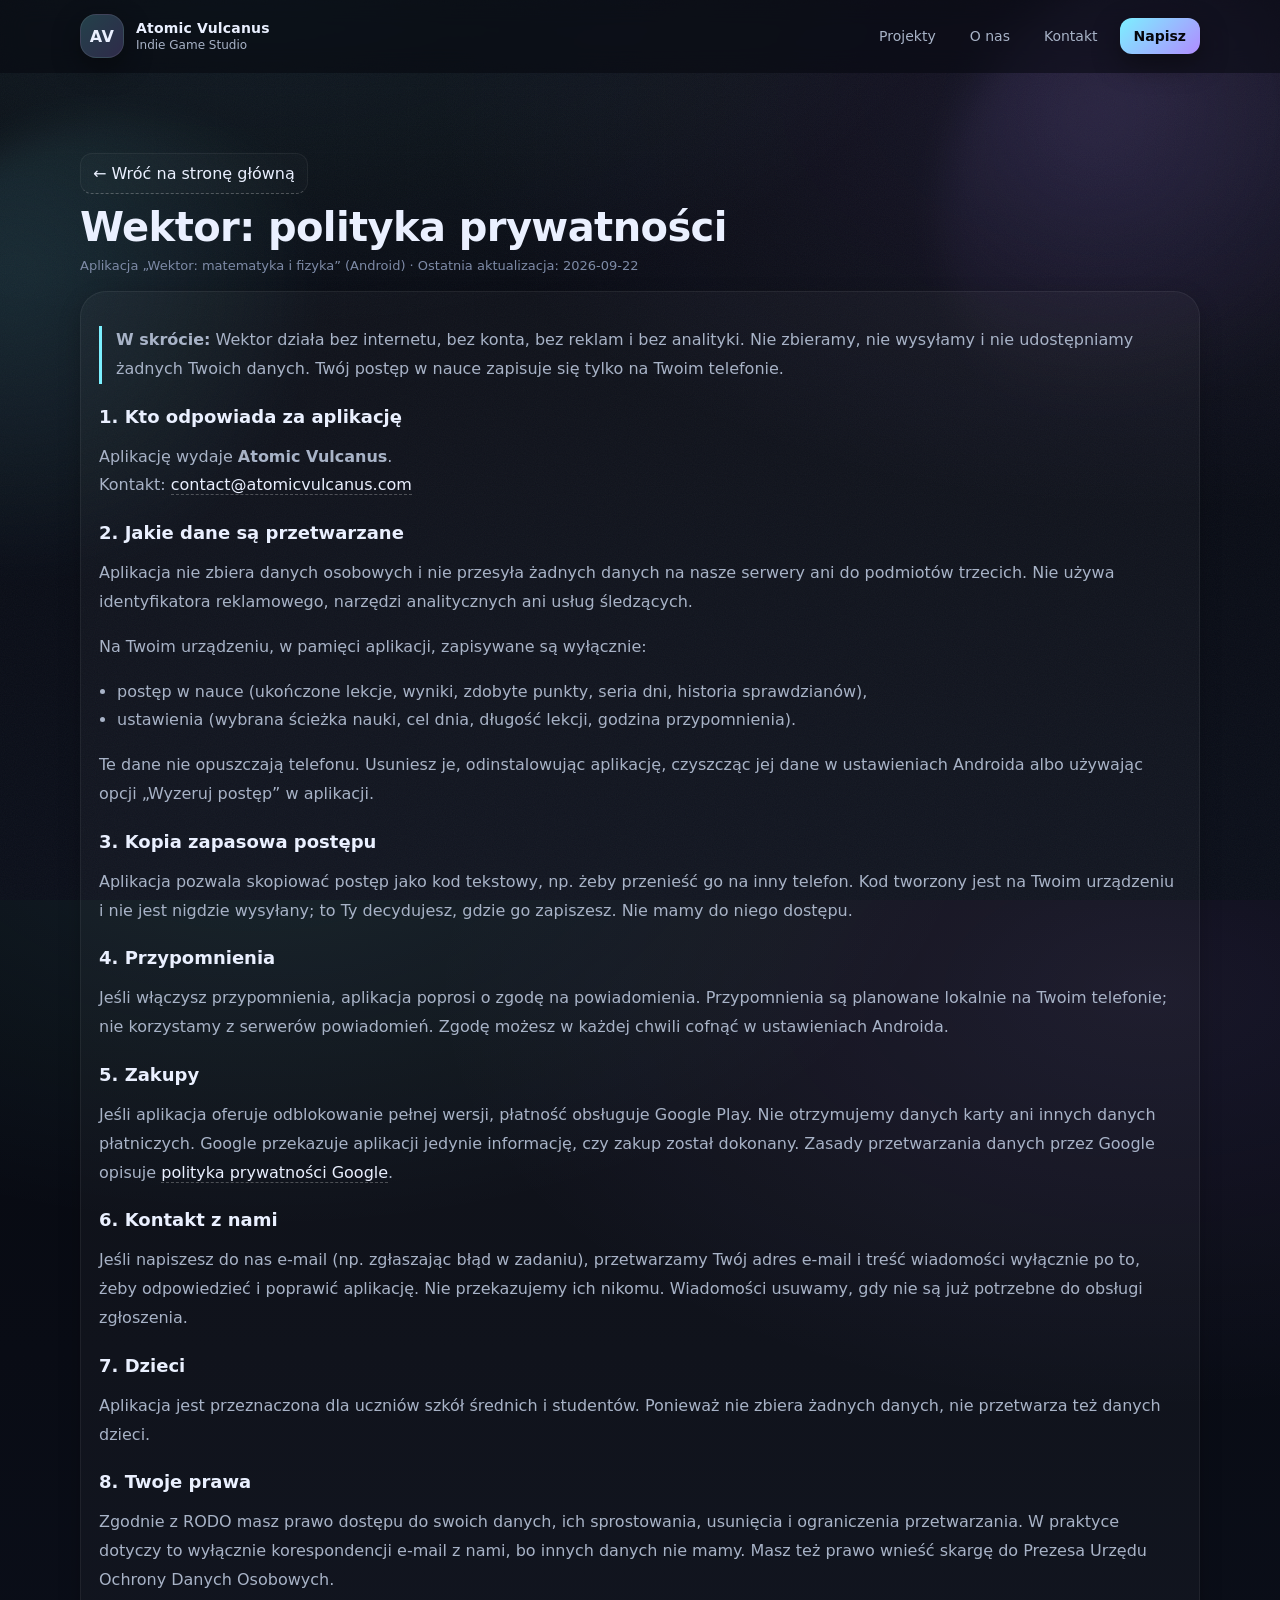
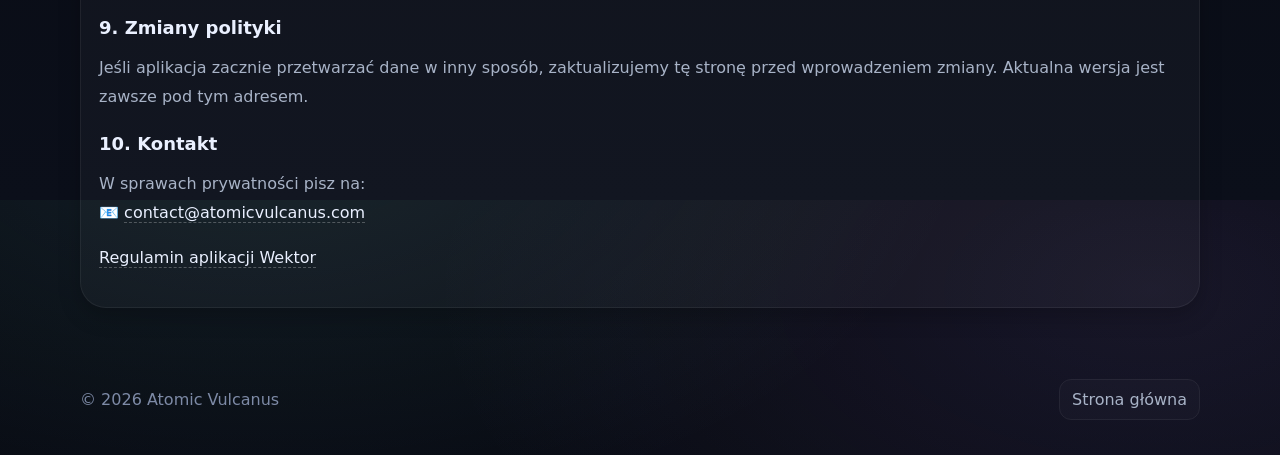
==== wektor/privacy.html @ 572ebfdc "Wektor: polityka prywatności i regulamin Osobne strony dla aplikacji Wektor (offline, bez reklam i a" ====
<!doctype html>
<html lang="pl">
<head>
  <meta charset="utf-8" />
  <meta name="viewport" content="width=device-width,initial-scale=1" />
  <meta name="color-scheme" content="dark" />

  <title>Wektor — Polityka prywatności — Atomic Vulcanus</title>
  <meta name="description" content="Polityka prywatności aplikacji Wektor: matematyka i fizyka. Aplikacja działa offline i nie zbiera danych." />

  <link rel="stylesheet" href="../styles.css" />
  <style>
    .doc { padding: 64px 0 54px; }
    .doc h1 { margin: 10px 0 8px; font-size: clamp(28px, 3.2vw, 40px); letter-spacing: -0.6px; }
    .doc p, .doc li { color: var(--muted); line-height: 1.8; }
    .doc .meta { margin-top: 8px; color: var(--muted2); font-size: 13px; }
    .doc .card {
      margin-top: 18px;
      border-radius: var(--r2);
      border: 1px solid var(--line2);
      background: rgba(255,255,255,.03);
      padding: 18px;
      box-shadow: 0 8px 22px rgba(0,0,0,.22);
    }
    .doc h2 { margin: 22px 0 10px; font-size: 18px; }
    .doc a { color: var(--fg); text-decoration: none; border-bottom: 1px dashed rgba(255,255,255,.25); }
    .doc a:hover { border-bottom-color: rgba(255,255,255,.6); }
    .doc ul { margin: 8px 0 0; padding-left: 18px; }
    .doc .back { display:inline-block; margin-top: 16px; }
    .doc .short { border-left: 3px solid var(--a); padding-left: 14px; }
  </style>
</head>

<body>
  <div class="bg" aria-hidden="true">
    <div class="grain"></div>
    <div class="orb orb-a"></div>
    <div class="orb orb-b"></div>
    <div class="gridlines"></div>
  </div>

  <header class="topbar" data-elevate>
    <div class="container navwrap">
      <a class="brand" href="../index.html" aria-label="Atomic Vulcanus">
        <div class="mark" aria-hidden="true">AV</div>
        <div class="brandtext">
          <div class="brandname">Atomic Vulcanus</div>
          <div class="brandtag">Indie Game Studio</div>
        </div>
      </a>

      <nav class="nav">
        <a class="navlink" href="../index.html#projects">Projekty</a>
        <a class="navlink" href="../index.html#about">O nas</a>
        <a class="navlink" href="../index.html#contact">Kontakt</a>
        <a class="navcta" href="../index.html#contact">Napisz</a>
      </nav>
    </div>
  </header>

  <main class="doc">
    <div class="container">
      <a class="back toplink" href="../index.html">← Wróć na stronę główną</a>

      <h1>Wektor: polityka prywatności</h1>
      <div class="meta">Aplikacja „Wektor: matematyka i fizyka” (Android) · Ostatnia aktualizacja: 2026-09-22</div>

      <div class="card">
        <p class="short">
          <strong>W skrócie:</strong> Wektor działa bez internetu, bez konta, bez reklam i bez analityki.
          Nie zbieramy, nie wysyłamy i nie udostępniamy żadnych Twoich danych. Twój postęp w nauce zapisuje się
          tylko na Twoim telefonie.
        </p>

        <h2>1. Kto odpowiada za aplikację</h2>
        <p>
          Aplikację wydaje <strong>Atomic Vulcanus</strong>.<br />
          Kontakt: <a href="mailto:contact@atomicvulcanus.com">contact@atomicvulcanus.com</a>
        </p>

        <h2>2. Jakie dane są przetwarzane</h2>
        <p>
          Aplikacja nie zbiera danych osobowych i nie przesyła żadnych danych na nasze serwery ani do podmiotów trzecich.
          Nie używa identyfikatora reklamowego, narzędzi analitycznych ani usług śledzących.
        </p>
        <p>Na Twoim urządzeniu, w pamięci aplikacji, zapisywane są wyłącznie:</p>
        <ul>
          <li>postęp w nauce (ukończone lekcje, wyniki, zdobyte punkty, seria dni, historia sprawdzianów),</li>
          <li>ustawienia (wybrana ścieżka nauki, cel dnia, długość lekcji, godzina przypomnienia).</li>
        </ul>
        <p>
          Te dane nie opuszczają telefonu. Usuniesz je, odinstalowując aplikację, czyszcząc jej dane w ustawieniach
          Androida albo używając opcji „Wyzeruj postęp” w aplikacji.
        </p>

        <h2>3. Kopia zapasowa postępu</h2>
        <p>
          Aplikacja pozwala skopiować postęp jako kod tekstowy, np. żeby przenieść go na inny telefon.
          Kod tworzony jest na Twoim urządzeniu i nie jest nigdzie wysyłany; to Ty decydujesz, gdzie go zapiszesz.
          Nie mamy do niego dostępu.
        </p>

        <h2>4. Przypomnienia</h2>
        <p>
          Jeśli włączysz przypomnienia, aplikacja poprosi o zgodę na powiadomienia. Przypomnienia są planowane
          lokalnie na Twoim telefonie; nie korzystamy z serwerów powiadomień. Zgodę możesz w każdej chwili cofnąć
          w ustawieniach Androida.
        </p>

        <h2>5. Zakupy</h2>
        <p>
          Jeśli aplikacja oferuje odblokowanie pełnej wersji, płatność obsługuje Google Play. Nie otrzymujemy
          danych karty ani innych danych płatniczych. Google przekazuje aplikacji jedynie informację, czy zakup
          został dokonany. Zasady przetwarzania danych przez Google opisuje
          <a href="https://policies.google.com/privacy" rel="noopener noreferrer" target="_blank">polityka prywatności Google</a>.
        </p>

        <h2>6. Kontakt z nami</h2>
        <p>
          Jeśli napiszesz do nas e-mail (np. zgłaszając błąd w zadaniu), przetwarzamy Twój adres e-mail i treść
          wiadomości wyłącznie po to, żeby odpowiedzieć i poprawić aplikację. Nie przekazujemy ich nikomu.
          Wiadomości usuwamy, gdy nie są już potrzebne do obsługi zgłoszenia.
        </p>

        <h2>7. Dzieci</h2>
        <p>
          Aplikacja jest przeznaczona dla uczniów szkół średnich i studentów. Ponieważ nie zbiera żadnych danych,
          nie przetwarza też danych dzieci.
        </p>

        <h2>8. Twoje prawa</h2>
        <p>
          Zgodnie z RODO masz prawo dostępu do swoich danych, ich sprostowania, usunięcia i ograniczenia
          przetwarzania. W praktyce dotyczy to wyłącznie korespondencji e-mail z nami, bo innych danych nie mamy.
          Masz też prawo wnieść skargę do Prezesa Urzędu Ochrony Danych Osobowych.
        </p>

        <h2>9. Zmiany polityki</h2>
        <p>
          Jeśli aplikacja zacznie przetwarzać dane w inny sposób, zaktualizujemy tę stronę przed wprowadzeniem zmiany.
          Aktualna wersja jest zawsze pod tym adresem.
        </p>

        <h2>10. Kontakt</h2>
        <p>
          W sprawach prywatności pisz na:<br />
          📧 <a href="mailto:contact@atomicvulcanus.com">contact@atomicvulcanus.com</a>
        </p>
        <p><a href="./terms.html">Regulamin aplikacji Wektor</a></p>
      </div>

    </div>
  </main>

  <footer class="footer">
    <div class="container foot">
      <div class="foot-left">© <span id="year"></span> Atomic Vulcanus</div>
      <div class="foot-right">
        <a href="../index.html" class="toplink">Strona główna</a>
      </div>
    </div>
  </footer>

  <script>
    document.getElementById("year").textContent = new Date().getFullYear();
  </script>
</body>
</html>
---- styles.css ----
:root{
  --bg: #070910;
  --bg2:#0b0f1a;
  --fg: #eaf0ff;
  --muted:#a8b3c7;
  --muted2:#7d8aa6;
  --line: rgba(255,255,255,.09);
  --line2: rgba(255,255,255,.06);

  --a: #7cf0ff;
  --b: #b08cff;
  --ok:#79ffa8;

  --shadow: 0 18px 60px rgba(0,0,0,.55);
  --shadow2: 0 10px 28px rgba(0,0,0,.42);
  --r: 18px;
  --r2: 26px;
  --max: 1120px;

  --font: ui-sans-serif, system-ui, -apple-system, Segoe UI, Roboto, Helvetica, Arial, "Apple Color Emoji","Segoe UI Emoji";
}

*{ box-sizing:border-box; }
html, body{ height:100%; }
html{ scroll-behavior:smooth; }
body{
  margin:0;
  font-family: var(--font);
  color: var(--fg);
  background: radial-gradient(1200px 700px at 20% -10%, rgba(124,240,255,.10), transparent 60%),
              radial-gradient(1200px 700px at 90% 10%, rgba(176,140,255,.10), transparent 60%),
              linear-gradient(180deg, var(--bg), var(--bg2));
  overflow-x:hidden;
}

.container{
  width: min(var(--max), calc(100% - 44px));
  margin: 0 auto;
}

/* background */
.bg{ position:fixed; inset:0; z-index:-1; pointer-events:none; }
.grain{
  position:absolute; inset:0;
  opacity:.12;
  background-image:url("data:image/svg+xml,%3Csvg xmlns='http://www.w3.org/2000/svg' width='220' height='220'%3E%3Cfilter id='n'%3E%3CfeTurbulence type='fractalNoise' baseFrequency='.9' numOctaves='3' stitchTiles='stitch'/%3E%3C/filter%3E%3Crect width='220' height='220' filter='url(%23n)' opacity='.35'/%3E%3C/svg%3E");
  mix-blend-mode: overlay;
}
.orb{
  position:absolute;
  width: 520px; height: 520px;
  filter: blur(18px);
  opacity: .20;
  border-radius: 999px;
}
.orb-a{
  left: -140px; top: 120px;
  background: radial-gradient(circle at 30% 30%, rgba(124,240,255,.65), transparent 60%);
}
.orb-b{
  right: -180px; top: -40px;
  background: radial-gradient(circle at 30% 30%, rgba(176,140,255,.62), transparent 60%);
}
.gridlines{
  position:absolute; inset:-40px;
  opacity:.12;
  background:
    linear-gradient(to right, rgba(255,255,255,.05) 1px, transparent 1px),
    linear-gradient(to bottom, rgba(255,255,255,.05) 1px, transparent 1px);
  background-size: 64px 64px;
  mask-image: radial-gradient(700px 420px at 30% 20%, #000 35%, transparent 70%);
}

/* topbar */
.topbar{
  position:sticky;
  top:0;
  z-index:50;
  backdrop-filter: blur(12px);
  -webkit-backdrop-filter: blur(12px);
  border-bottom: 1px solid transparent;
  background: rgba(7,9,16,.55);
}
.topbar[data-shadow="1"]{
  border-bottom-color: var(--line2);
  box-shadow: 0 8px 22px rgba(0,0,0,.22);
}

.navwrap{
  display:flex;
  align-items:center;
  justify-content:space-between;
  padding: 14px 0;
  gap: 16px;
}

.brand{
  display:flex;
  gap: 12px;
  align-items:center;
  text-decoration:none;
  color: var(--fg);
  min-width: 220px;
}
.mark{
  width: 44px; height: 44px;
  border-radius: 16px;
  display:grid; place-items:center;
  font-weight: 900;
  letter-spacing: .5px;
  background: linear-gradient(135deg, rgba(124,240,255,.22), rgba(176,140,255,.22));
  border: 1px solid var(--line);
  box-shadow: var(--shadow2);
}
.brandname{ font-weight: 900; font-size: 14px; letter-spacing:.2px; }
.brandtag{ color: var(--muted); font-size: 12px; margin-top:2px; }

.nav{
  display:flex;
  align-items:center;
  gap: 10px;
}
.navlink{
  color: var(--muted);
  text-decoration:none;
  font-size: 14px;
  padding: 10px 12px;
  border-radius: 12px;
}
.navlink:hover{ color: var(--fg); background: rgba(255,255,255,.04); }
.navlink.active{ color: var(--fg); background: rgba(255,255,255,.06); border: 1px solid var(--line2); }

.navcta{
  text-decoration:none;
  font-size: 14px;
  padding: 10px 14px;
  border-radius: 12px;
  color: #05060b;
  font-weight: 800;
  background: linear-gradient(135deg, rgba(124,240,255,1), rgba(176,140,255,1));
  box-shadow: var(--shadow2);
}
.navcta:hover{ filter: brightness(1.05); }

.menu{
  display:none;
  width: 46px; height: 44px;
  border-radius: 14px;
  border: 1px solid var(--line2);
  background: rgba(255,255,255,.03);
  color: var(--fg);
}
.menu span{
  display:block;
  width: 18px; height: 2px;
  background: rgba(234,240,255,.85);
  margin: 5px auto;
  border-radius: 999px;
}

.mobile{
  border-top: 1px solid var(--line2);
  background: rgba(7,9,16,.70);
}
.mitem{
  display:block;
  padding: 14px 6px;
  color: var(--fg);
  text-decoration:none;
  border-bottom: 1px solid var(--line2);
}
.mitem:last-child{ border-bottom:0; }

/* hero */
.hero{
  padding: 64px 0 18px;
}
.hero-grid{
  display:grid;
  grid-template-columns: 1.15fr .85fr;
  gap: 26px;
  align-items:start;
}

.kicker{
  display:inline-flex;
  align-items:center;
  gap: 10px;
  padding: 10px 12px;
  border: 1px solid var(--line2);
  border-radius: 999px;
  background: rgba(255,255,255,.03);
  color: var(--muted);
  font-size: 13px;
}
.dot{
  width: 8px; height: 8px;
  border-radius: 999px;
  background: linear-gradient(135deg, var(--a), var(--b));
  box-shadow: 0 0 0 4px rgba(124,240,255,.08);
}

.h1{
  margin: 18px 0 12px;
  font-size: clamp(34px, 4.6vw, 58px);
  line-height: 1.02;
  letter-spacing: -0.9px;
}
.accent{
  background: linear-gradient(135deg, var(--a), var(--b));
  -webkit-background-clip:text;
  background-clip:text;
  color: transparent;
}

.lead{
  margin: 0;
  color: var(--muted);
  font-size: 16px;
  line-height: 1.7;
  max-width: 62ch;
}

.actions{
  display:flex;
  gap: 12px;
  flex-wrap:wrap;
  margin-top: 18px;
}

.btn{
  display:inline-flex;
  align-items:center;
  justify-content:center;
  text-decoration:none;
  padding: 12px 16px;
  border-radius: 14px;
  font-weight: 900;
  color: #05060b;
  background: linear-gradient(135deg, rgba(124,240,255,1), rgba(176,140,255,1));
  box-shadow: var(--shadow2);
}
.btn:hover{ filter: brightness(1.05); }
.btn.ghost{
  color: var(--fg);
  border: 1px solid var(--line2);
  background: rgba(255,255,255,.03);
  box-shadow: none;
}
.btn.ghost:hover{ background: rgba(255,255,255,.06); }

.signal{
  display:flex;
  flex-wrap:wrap;
  gap: 8px;
  margin-top: 18px;
}
.chip{
  padding: 9px 10px;
  border-radius: 999px;
  font-size: 12px;
  color: var(--muted);
  border: 1px solid var(--line2);
  background: rgba(255,255,255,.03);
}

/* right hero panel */
.panel{
  border-radius: var(--r2);
  border: 1px solid var(--line2);
  background: rgba(255,255,255,.03);
  box-shadow: var(--shadow);
  padding: 18px;
  overflow:hidden;
  position:relative;
}
.panel:before{
  content:"";
  position:absolute; inset:-1px;
  background: radial-gradient(420px 260px at 15% 20%, rgba(124,240,255,.12), transparent 60%),
              radial-gradient(420px 260px at 85% 15%, rgba(176,140,255,.12), transparent 60%);
  pointer-events:none;
}
.panel > *{ position:relative; }

.panel-row{
  display:flex;
  justify-content:space-between;
  align-items:baseline;
  padding: 10px 0;
  gap: 14px;
}
.label{ color: var(--muted2); font-size: 13px; }
.value{ font-weight: 900; letter-spacing:.2px; }
.panel-divider{
  height:1px;
  background: var(--line2);
  margin: 10px 0;
}
.panel-note{
  color: var(--muted);
  font-size: 13px;
  line-height: 1.6;
}

.micro{
  display:grid;
  grid-template-columns: 1fr 1fr;
  gap: 12px;
  margin-top: 12px;
}
.micro-card{
  border-radius: var(--r);
  border: 1px solid var(--line2);
  background: rgba(255,255,255,.03);
  padding: 14px;
}
.micro-title{ font-weight: 900; }
.micro-text{ color: var(--muted); margin-top: 6px; font-size: 13px; line-height: 1.5; }

/* sections */
.section{
  padding: 54px 0;
}
.section-head h2{
  margin: 0;
  font-size: 22px;
  letter-spacing: -.2px;
}
.section-head p{
  margin: 10px 0 0;
  color: var(--muted);
  line-height: 1.7;
  max-width: 70ch;
}

/* projects */
.projects{
  margin-top: 18px;
  display:grid;
  gap: 12px;
}
.proj{
  border-radius: var(--r2);
  border: 1px solid var(--line2);
  background: rgba(255,255,255,.03);
  padding: 18px;
  box-shadow: 0 8px 22px rgba(0,0,0,.22);
}
.proj-top{
  display:flex;
  justify-content:space-between;
  align-items:baseline;
  gap: 12px;
  flex-wrap:wrap;
}
.proj-name{
  font-weight: 950;
  letter-spacing: -.2px;
  font-size: 18px;
}
.proj-tags{
  color: var(--muted2);
  font-size: 12px;
  border: 1px solid var(--line2);
  padding: 8px 10px;
  border-radius: 999px;
  background: rgba(255,255,255,.02);
}
.proj-desc{
  margin: 10px 0 14px;
  color: var(--muted);
  line-height: 1.7;
}
.proj-meta{
  display:flex;
  gap: 8px;
  flex-wrap:wrap;
}
.pill{
  font-size: 12px;
  padding: 8px 10px;
  border-radius: 999px;
  border: 1px solid rgba(121,255,168,.18);
  background: rgba(121,255,168,.06);
  color: rgba(190,255,215,.92);
}
.pill.subtle{
  border-color: var(--line2);
  background: rgba(255,255,255,.02);
  color: var(--muted2);
}

/* about */
.about{
  margin-top: 18px;
  display:grid;
  grid-template-columns: 1fr 1fr;
  gap: 12px;
}
.about-card{
  border-radius: var(--r2);
  border: 1px solid var(--line2);
  background: rgba(255,255,255,.03);
  padding: 18px;
}
.about-card h3{ margin: 0 0 10px; }
.about-card ul{
  margin: 0;
  padding-left: 18px;
  color: var(--muted);
  line-height: 1.9;
}

/* contact */
.contact{ margin-top: 18px; }
.contact-card{
  position:relative;
  border-radius: var(--r2);
  border: 1px solid var(--line2);
  background: rgba(255,255,255,.03);
  padding: 18px;
  box-shadow: 0 8px 22px rgba(0,0,0,.22);
  overflow:hidden;
}
.contact-row{
  display:grid;
  grid-template-columns: 120px 1fr;
  gap: 14px;
  padding: 12px 0;
  align-items:center;
}
.copy{
  width:100%;
  text-align:left;
  border: 1px solid var(--line2);
  background: rgba(255,255,255,.02);
  color: var(--fg);
  padding: 12px 14px;
  border-radius: 16px;
  font-weight: 900;
  letter-spacing:.2px;
  cursor:pointer;
}
.copy:hover{ background: rgba(255,255,255,.05); }
.hint{
  display:block;
  margin-top: 6px;
  color: var(--muted2);
  font-weight: 600;
  font-size: 12px;
  letter-spacing:0;
}

.links{
  display:flex;
  gap: 10px;
  flex-wrap:wrap;
}
.links a{
  color: var(--muted);
  text-decoration:none;
  border: 1px solid var(--line2);
  padding: 10px 12px;
  border-radius: 999px;
  background: rgba(255,255,255,.02);
}
.links a:hover{ color: var(--fg); background: rgba(255,255,255,.05); }
.links a.disabled{
  opacity:.55;
  cursor: not-allowed;
}

.toast{
  position:absolute;
  right: 14px; bottom: 14px;
  padding: 10px 12px;
  border-radius: 14px;
  border: 1px solid rgba(124,240,255,.22);
  background: rgba(10,14,24,.72);
  color: var(--fg);
  font-size: 13px;
  box-shadow: var(--shadow2);
}

/* footer */
.footer{
  padding: 28px 0 46px;
  color: var(--muted2);
}
.foot{
  display:flex;
  justify-content:space-between;
  align-items:center;
  gap: 12px;
}
.toplink{
  color: var(--muted);
  text-decoration:none;
  border: 1px solid var(--line2);
  padding: 10px 12px;
  border-radius: 12px;
  background: rgba(255,255,255,.02);
}
.toplink:hover{ color: var(--fg); background: rgba(255,255,255,.05); }

/* responsive */
@media (max-width: 980px){
  .hero-grid{ grid-template-columns: 1fr; }
  .micro{ grid-template-columns: 1fr; }
  .about{ grid-template-columns: 1fr; }
}

@media (max-width: 820px){
  .nav{ display:none; }
  .menu{ display:inline-block; }
  .hero{ padding-top: 44px; }
  .container{ width: min(var(--max), calc(100% - 30px)); }
  .contact-row{ grid-template-columns: 1fr; }
  .label{ margin-bottom: 6px; }
}
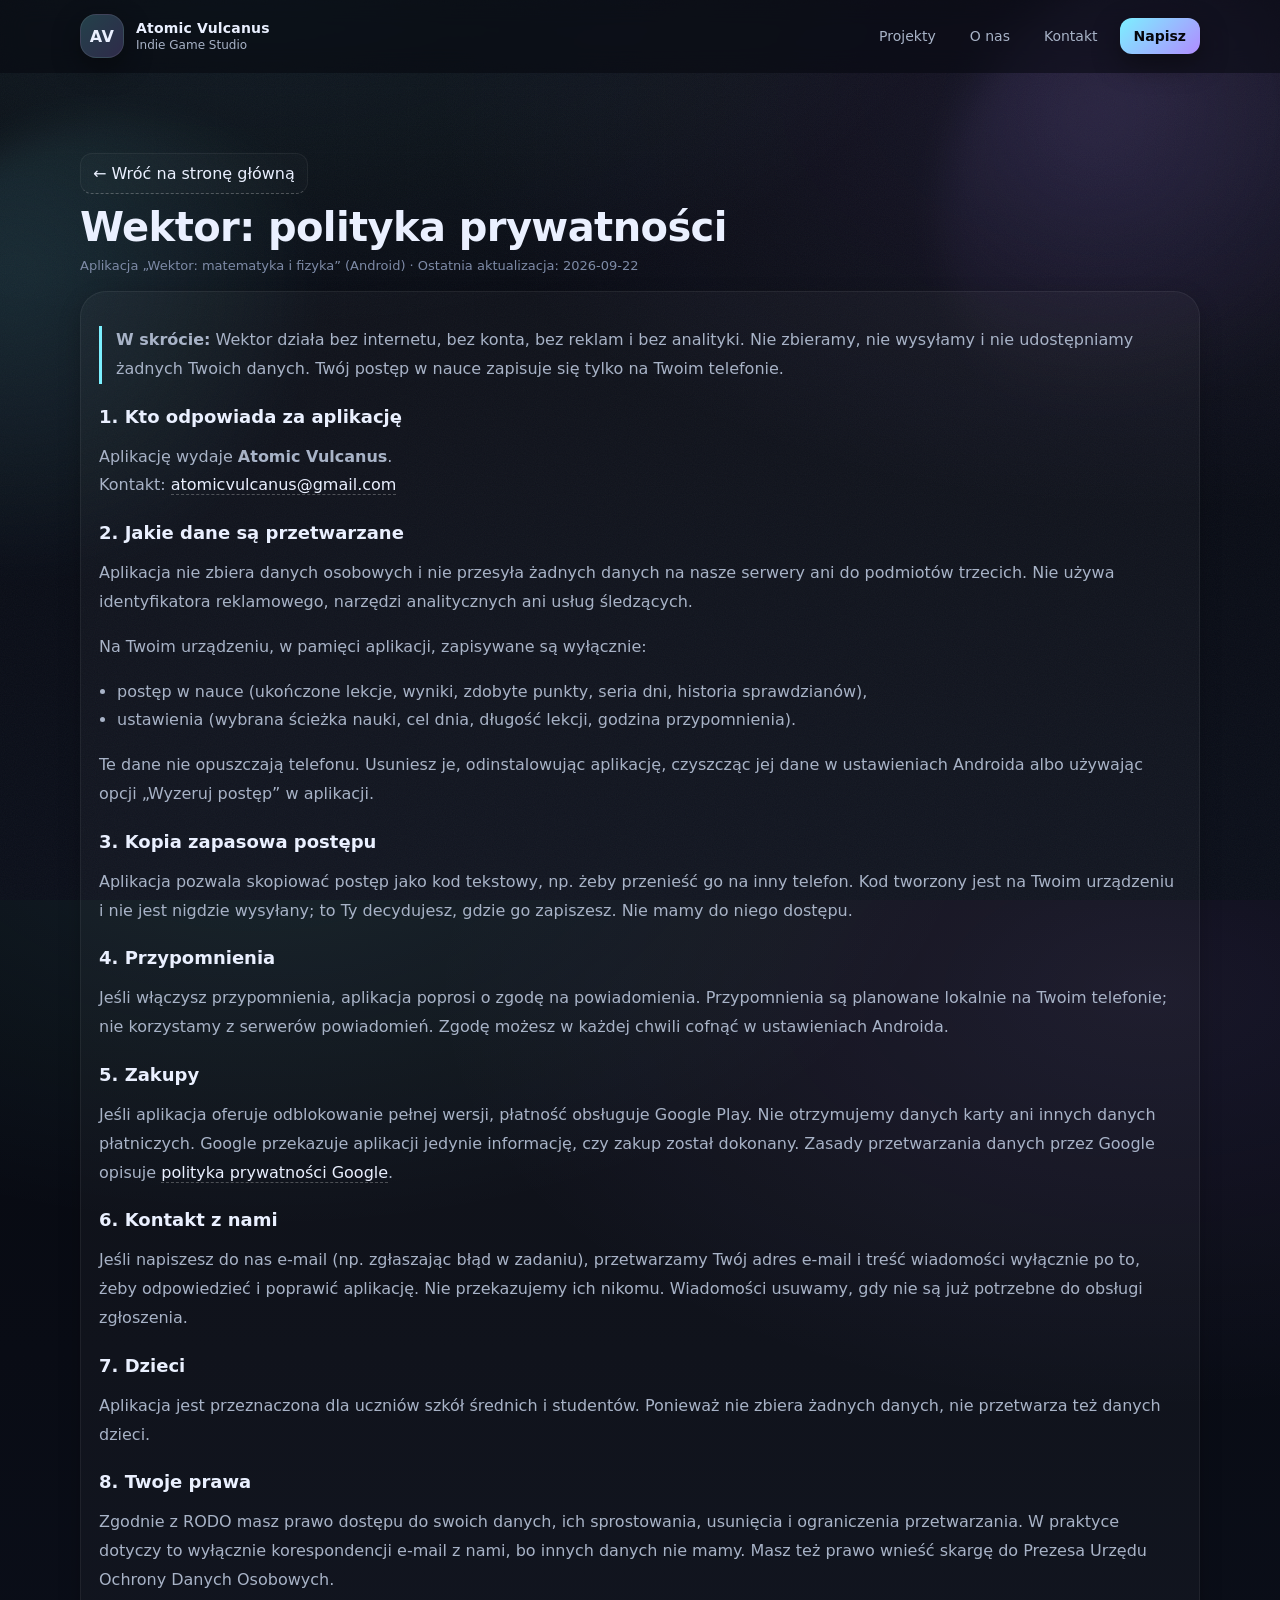
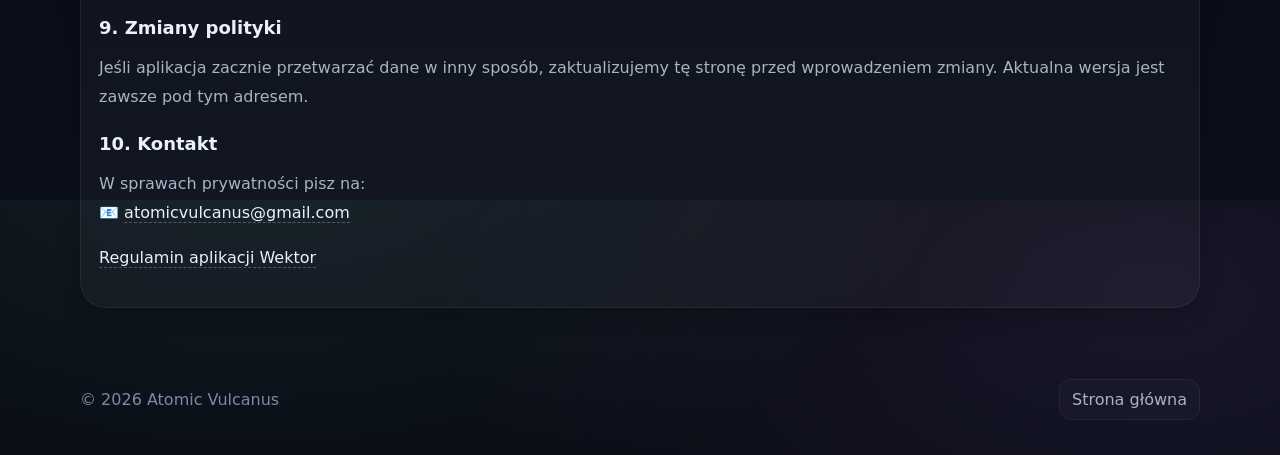
==== commit e737df67: "Wektor: adres kontaktowy atomicvulcanus@gmail.com Co-Authored-By: Claude Opus 5 <noreply@anthropic.c" ====
--- a/wektor/privacy.html
+++ b/wektor/privacy.html
@@ -75,7 +75,7 @@
         <h2>1. Kto odpowiada za aplikację</h2>
         <p>
           Aplikację wydaje <strong>Atomic Vulcanus</strong>.<br />
-          Kontakt: <a href="mailto:contact@atomicvulcanus.com">contact@atomicvulcanus.com</a>
+          Kontakt: <a href="mailto:atomicvulcanus@gmail.com">atomicvulcanus@gmail.com</a>
         </p>
 
         <h2>2. Jakie dane są przetwarzane</h2>
@@ -144,7 +144,7 @@
         <h2>10. Kontakt</h2>
         <p>
           W sprawach prywatności pisz na:<br />
-          📧 <a href="mailto:contact@atomicvulcanus.com">contact@atomicvulcanus.com</a>
+          📧 <a href="mailto:atomicvulcanus@gmail.com">atomicvulcanus@gmail.com</a>
         </p>
         <p><a href="./terms.html">Regulamin aplikacji Wektor</a></p>
       </div>
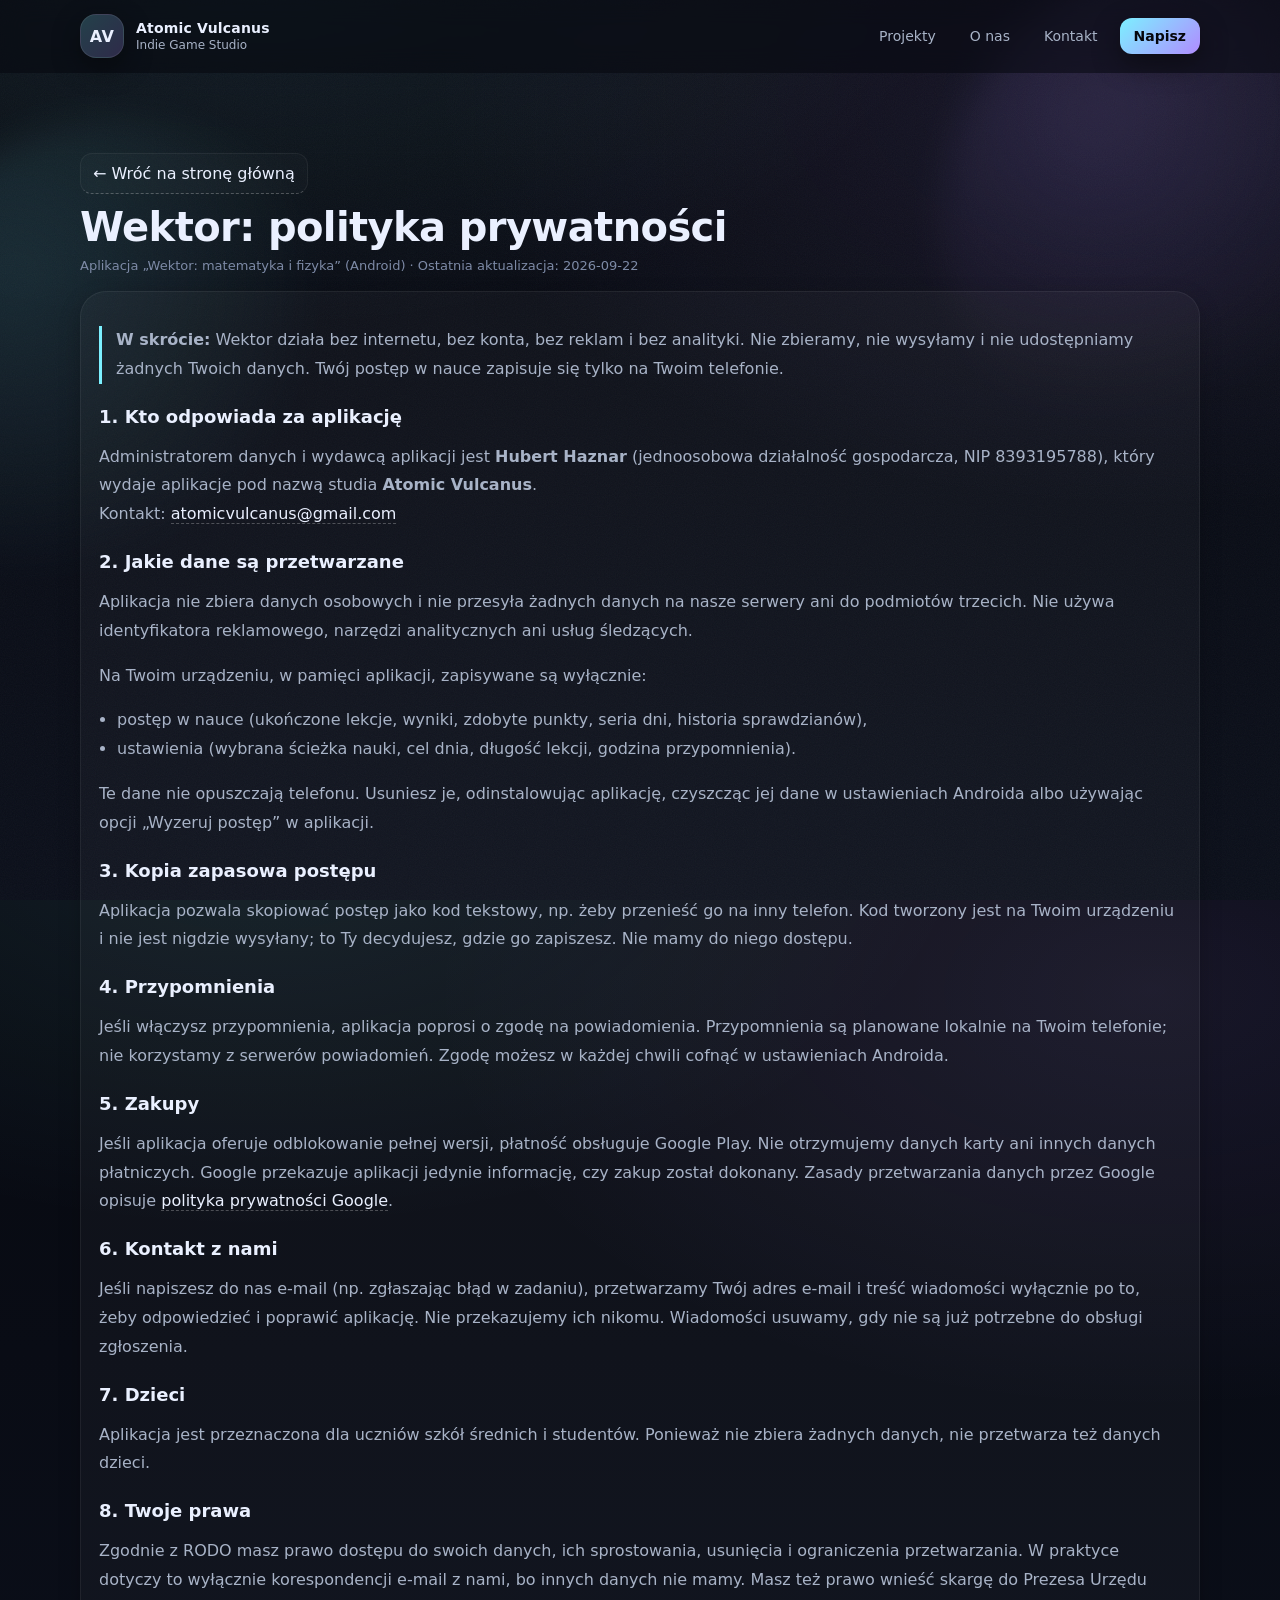
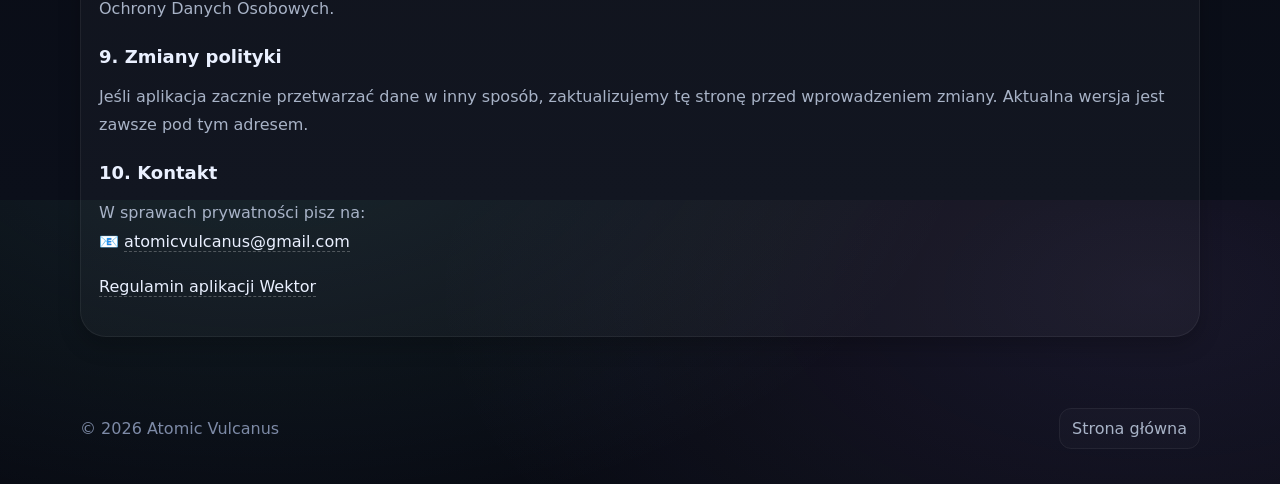
==== commit d7845cf7: "Wektor: dane administratora i wydawcy (JDG Hubert Haznar) Co-Authored-By: Claude Opus 5 <noreply@ant" ====
--- a/wektor/privacy.html
+++ b/wektor/privacy.html
@@ -74,7 +74,8 @@
 
         <h2>1. Kto odpowiada za aplikację</h2>
         <p>
-          Aplikację wydaje <strong>Atomic Vulcanus</strong>.<br />
+          Administratorem danych i wydawcą aplikacji jest <strong>Hubert Haznar</strong> (jednoosobowa działalność
+          gospodarcza, NIP 8393195788), który wydaje aplikacje pod nazwą studia <strong>Atomic Vulcanus</strong>.<br />
           Kontakt: <a href="mailto:atomicvulcanus@gmail.com">atomicvulcanus@gmail.com</a>
         </p>
 
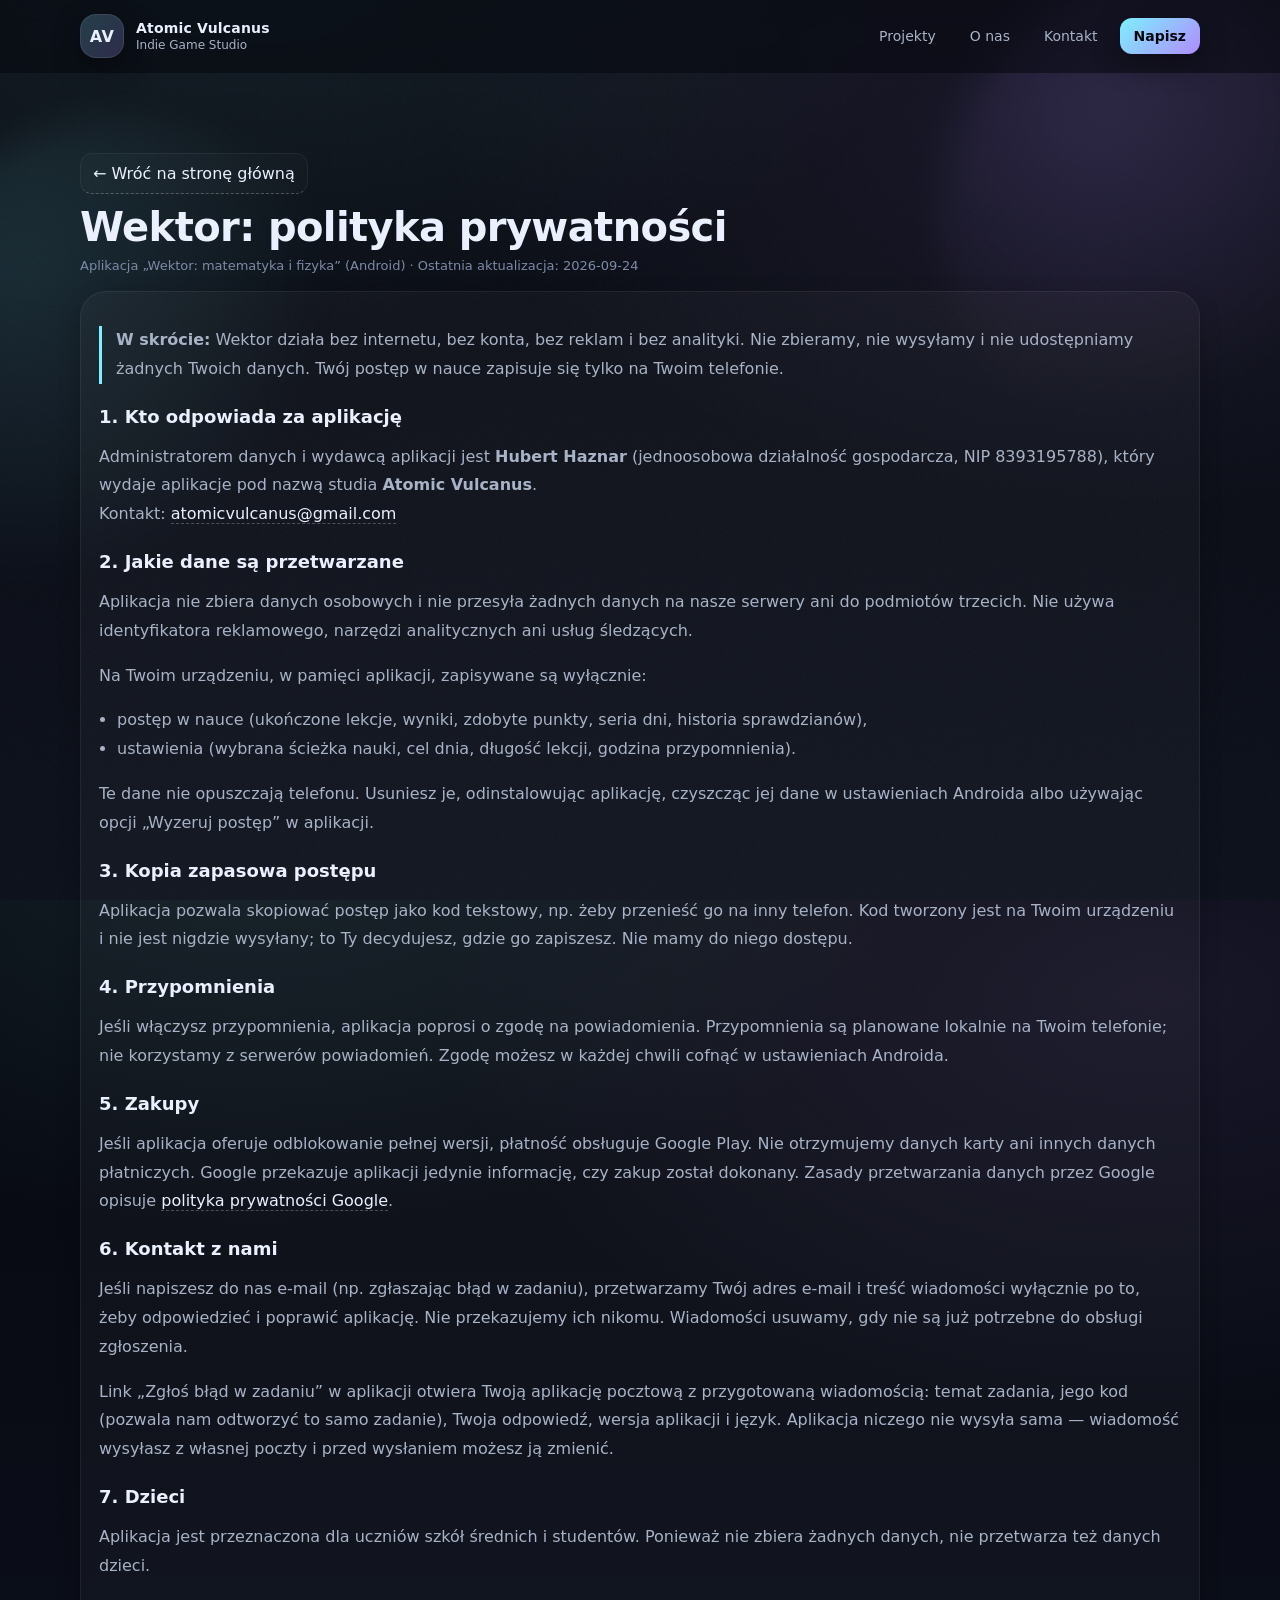
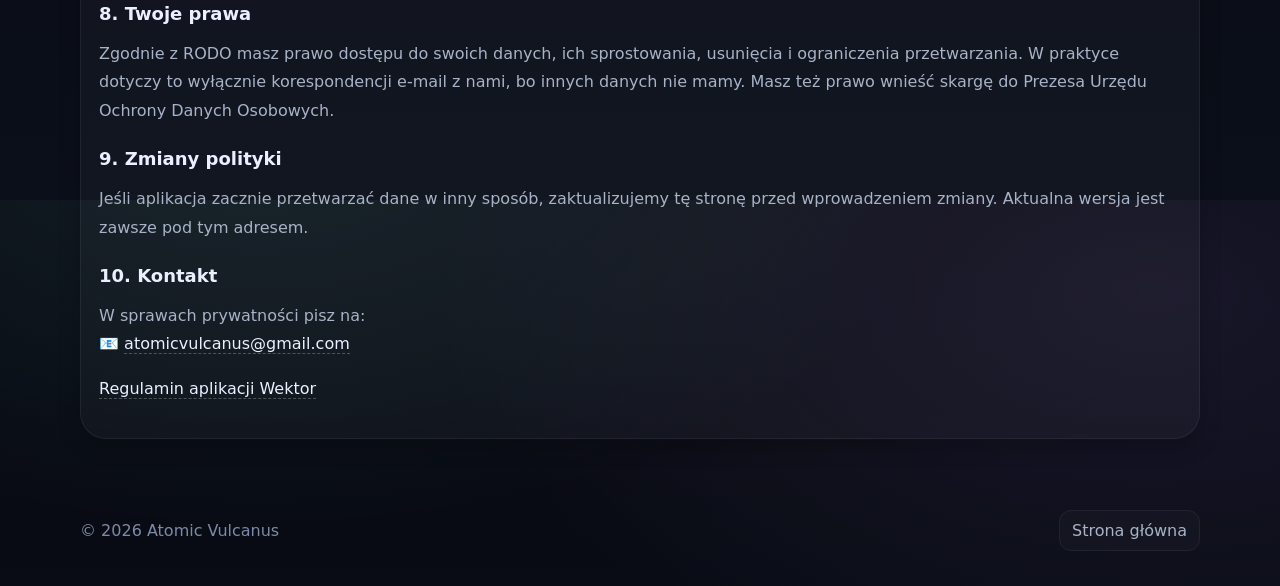
==== commit ccc96c73: "Wektor: polityka prywatności — co zawiera zgłoszenie błędu w zadaniu Co-Authored-By: Claude Opus 5.5" ====
--- a/wektor/privacy.html
+++ b/wektor/privacy.html
@@ -63,7 +63,7 @@
       <a class="back toplink" href="../index.html">← Wróć na stronę główną</a>
 
       <h1>Wektor: polityka prywatności</h1>
-      <div class="meta">Aplikacja „Wektor: matematyka i fizyka” (Android) · Ostatnia aktualizacja: 2026-09-22</div>
+      <div class="meta">Aplikacja „Wektor: matematyka i fizyka” (Android) · Ostatnia aktualizacja: 2026-09-24</div>
 
       <div class="card">
         <p class="short">
@@ -122,6 +122,11 @@
           wiadomości wyłącznie po to, żeby odpowiedzieć i poprawić aplikację. Nie przekazujemy ich nikomu.
           Wiadomości usuwamy, gdy nie są już potrzebne do obsługi zgłoszenia.
         </p>
+        <p>
+          Link „Zgłoś błąd w zadaniu” w aplikacji otwiera Twoją aplikację pocztową z przygotowaną wiadomością:
+          temat zadania, jego kod (pozwala nam odtworzyć to samo zadanie), Twoja odpowiedź, wersja aplikacji i język.
+          Aplikacja niczego nie wysyła sama — wiadomość wysyłasz z własnej poczty i przed wysłaniem możesz ją zmienić.
+        </p>
 
         <h2>7. Dzieci</h2>
         <p>
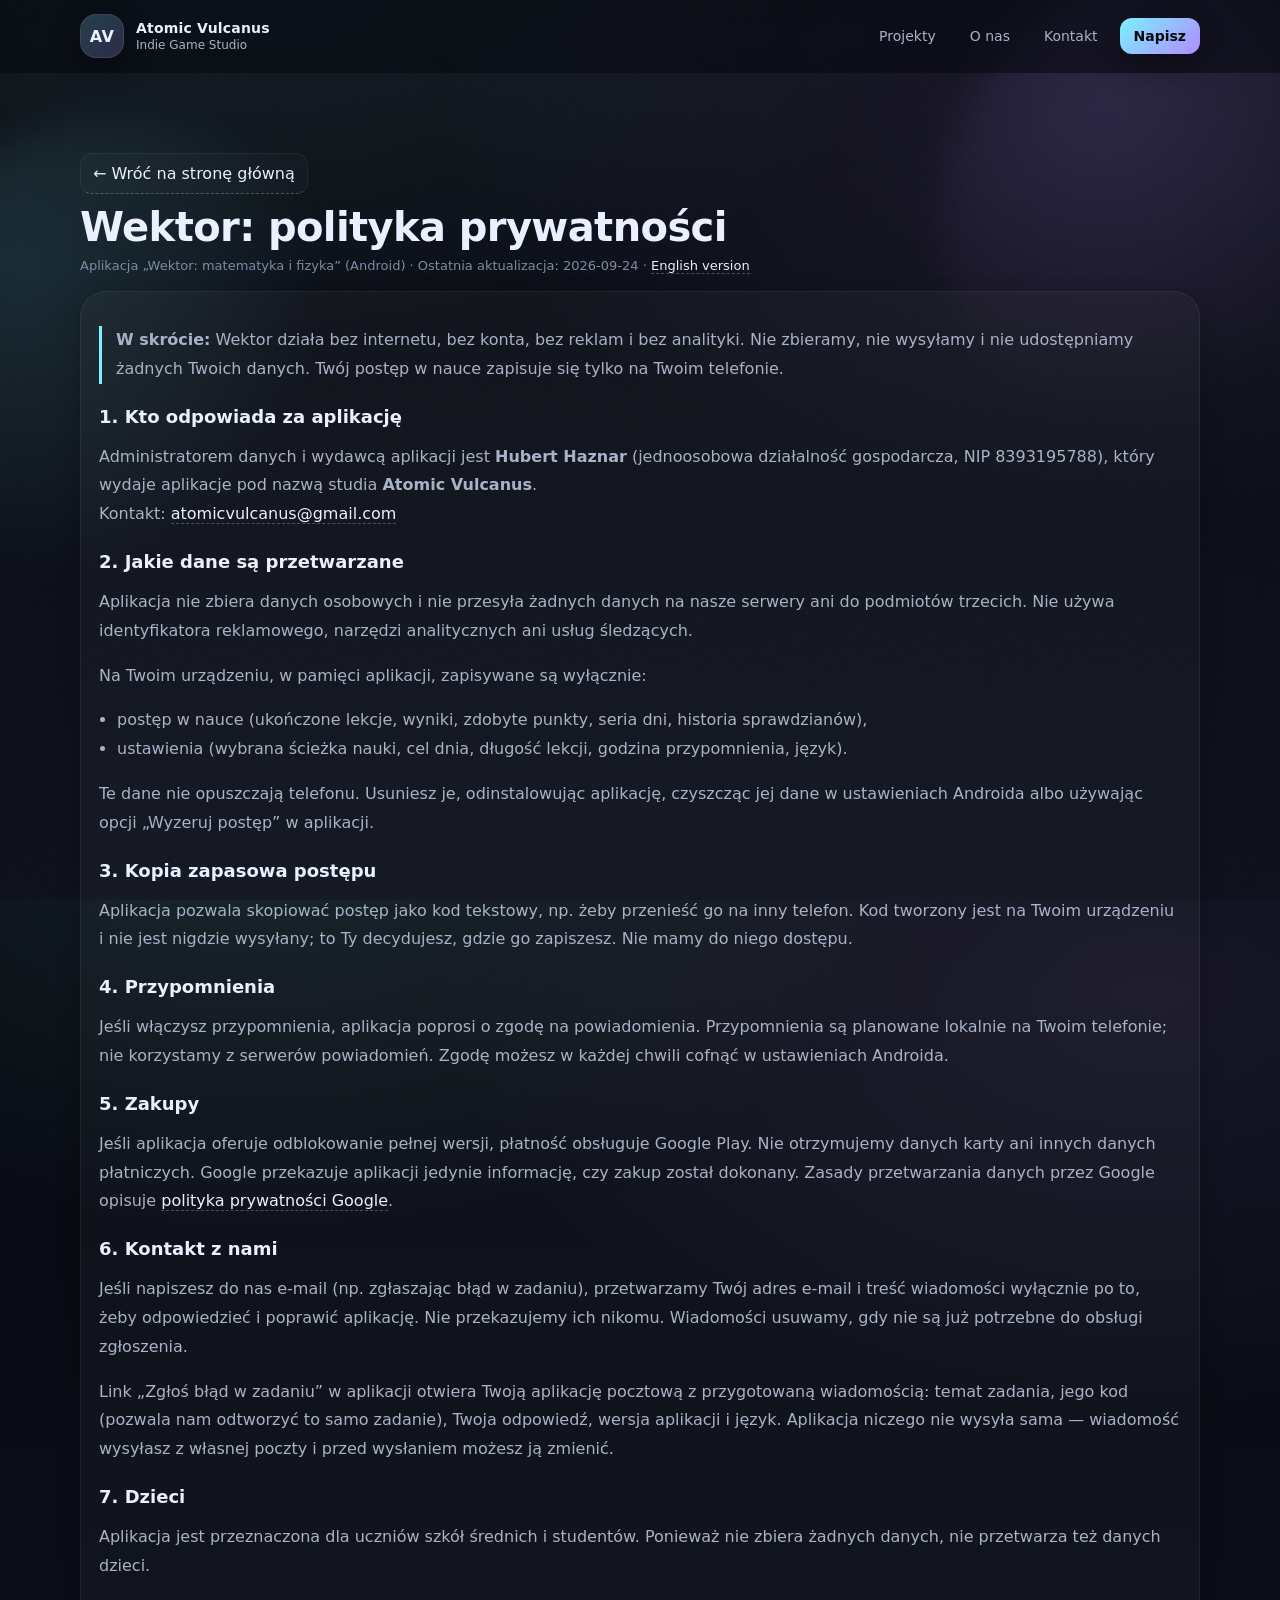
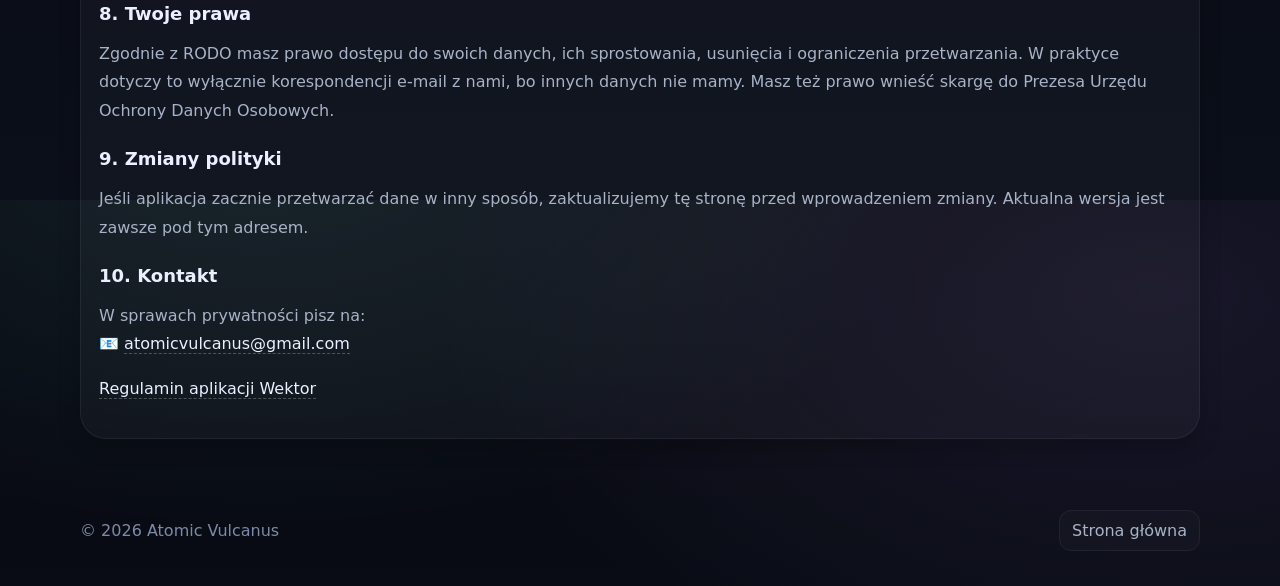
==== commit 8dffbd8e: "Wektor: angielskie wersje polityki prywatności i regulaminu Co-Authored-By: Claude Opus 5.5 <noreply" ====
--- a/wektor/privacy.html
+++ b/wektor/privacy.html
@@ -63,7 +63,7 @@
       <a class="back toplink" href="../index.html">← Wróć na stronę główną</a>
 
       <h1>Wektor: polityka prywatności</h1>
-      <div class="meta">Aplikacja „Wektor: matematyka i fizyka” (Android) · Ostatnia aktualizacja: 2026-09-24</div>
+      <div class="meta">Aplikacja „Wektor: matematyka i fizyka” (Android) · Ostatnia aktualizacja: 2026-09-24 · <a href="./en/privacy.html" lang="en">English version</a></div>
 
       <div class="card">
         <p class="short">
@@ -87,7 +87,7 @@
         <p>Na Twoim urządzeniu, w pamięci aplikacji, zapisywane są wyłącznie:</p>
         <ul>
           <li>postęp w nauce (ukończone lekcje, wyniki, zdobyte punkty, seria dni, historia sprawdzianów),</li>
-          <li>ustawienia (wybrana ścieżka nauki, cel dnia, długość lekcji, godzina przypomnienia).</li>
+          <li>ustawienia (wybrana ścieżka nauki, cel dnia, długość lekcji, godzina przypomnienia, język).</li>
         </ul>
         <p>
           Te dane nie opuszczają telefonu. Usuniesz je, odinstalowując aplikację, czyszcząc jej dane w ustawieniach
